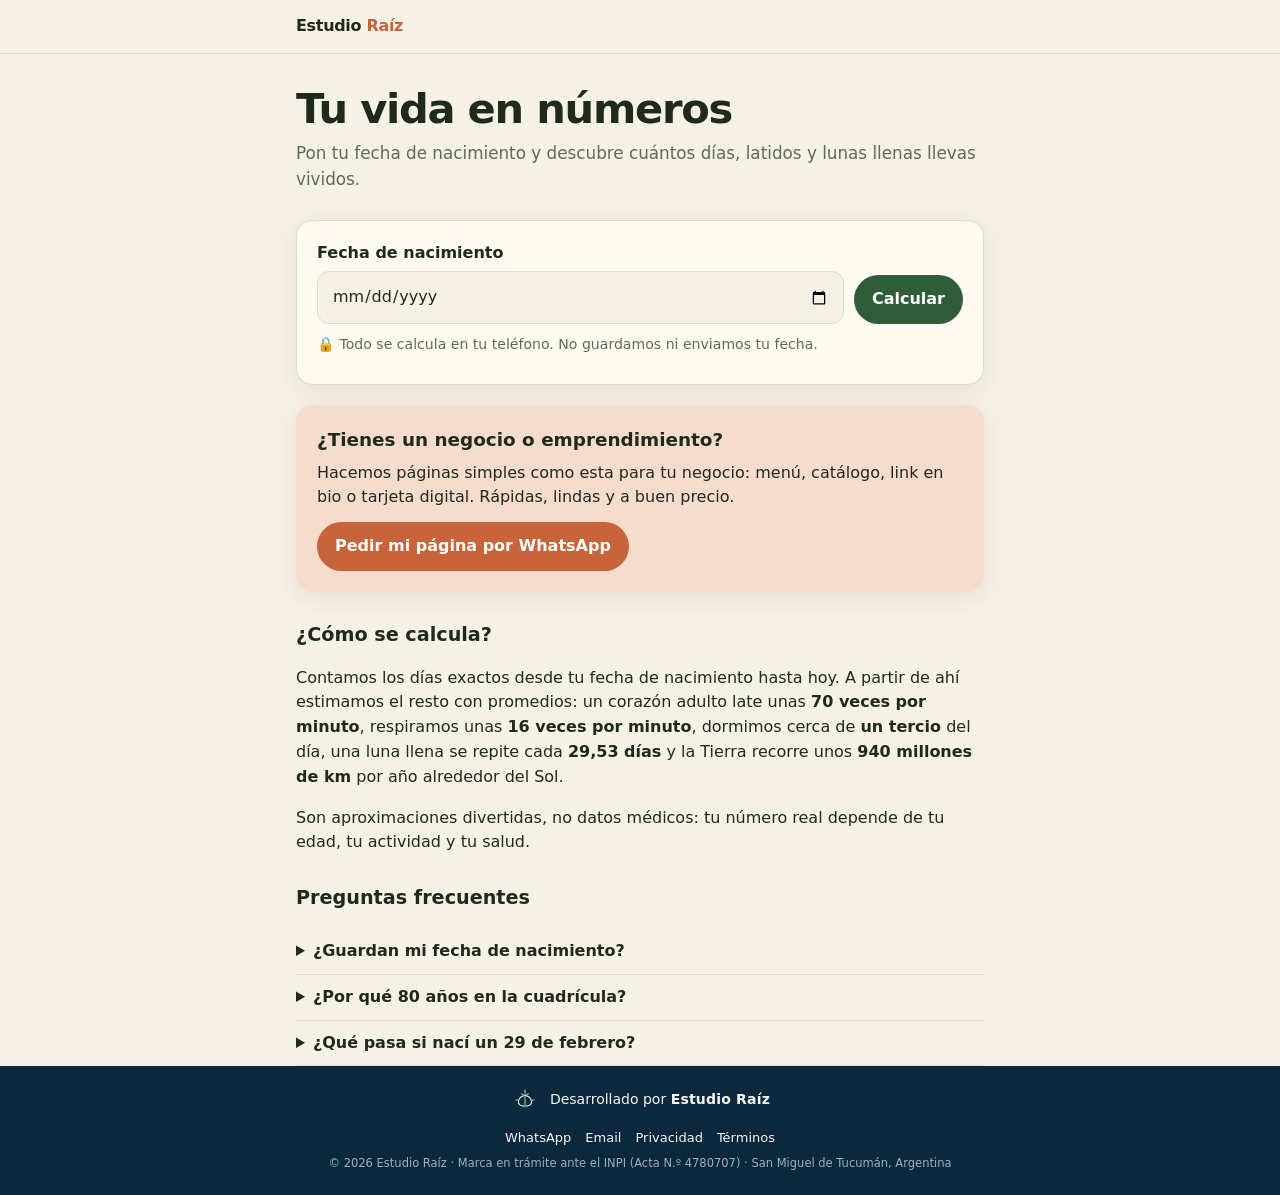
==== tu-vida-en-numeros/index.html @ cbc05a70 "Tu vida en números: herramienta y publicación en Vercel Co-Authored-By: Claude Opus 5.5 <noreply@ant" ====
<!doctype html>
<html lang="es">
<head>
  <meta charset="utf-8">
  <meta name="viewport" content="width=device-width, initial-scale=1">
  <title>Tu vida en números: ¿cuántos días has vivido? | Estudio Raíz</title>
  <meta name="description" content="Pon tu fecha de nacimiento y descubre cuántos días, horas y latidos llevas vividos, cuántas lunas llenas viste y cuántos km viajaste alrededor del Sol. Gratis.">
  <meta property="og:type" content="website">
  <meta property="og:title" content="Tu vida en números">
  <meta property="og:description" content="¿Cuántos días has vivido? ¿Cuántas veces latió tu corazón? Descúbrelo gratis en 5 segundos.">
  <meta name="twitter:card" content="summary_large_image">
  <meta name="theme-color" content="#2f5d3a">
  <meta name="author" content="Estudio Raíz">
  <link rel="canonical" href="https://tu-vida-en-numeros.vercel.app/tu-vida-en-numeros/">
  <link rel="icon" href="../assets/tu-vida-en-numeros.svg" type="image/svg+xml">
  <link rel="stylesheet" href="../assets/raiz.css">
  <style>
    .stats { display: grid; grid-template-columns: repeat(2, 1fr); gap: 10px; }
    @media (min-width: 560px) { .stats { grid-template-columns: repeat(3, 1fr); } }
    .stat { background: var(--bg); border: 1px solid var(--line); border-radius: 12px; padding: 12px; }
    .stat b { display: block; font-size: 1.35rem; letter-spacing: -.02em; font-variant-numeric: tabular-nums; }
    .stat span { color: var(--muted); font-size: .88rem; }
    .big { text-align: center; padding: 8px 0 16px; }
    .big .n { font-size: clamp(2.4rem, 11vw, 3.6rem); font-weight: 800; color: var(--accent); letter-spacing: -.04em; line-height: 1; font-variant-numeric: tabular-nums; }
    .big .l { color: var(--muted); }
    .age { text-align: center; font-size: 1.1rem; margin-bottom: 16px; }
    .ticker { text-align: center; margin: 16px 0 0; font-variant-numeric: tabular-nums; }
    .row { display: flex; gap: 10px; align-items: end; }
    .row > div { flex: 1; }
    #weeks { width: 100%; height: auto; display: block; margin-top: 8px; }
    .legend { display: flex; gap: 14px; flex-wrap: wrap; font-size: .85rem; color: var(--muted); margin-top: 8px; }
    .legend i { display: inline-block; width: 10px; height: 10px; border-radius: 2px; margin-right: 5px; vertical-align: -1px; }
    .content h2 { font-size: 1.2rem; margin-top: 28px; }
    .content details { border-bottom: 1px solid var(--line); padding: 10px 0; }
    .content summary { cursor: pointer; font-weight: 600; }
  </style>
</head>
<body>
  <header class="raiz-header">
    <div class="wrap">
      <a class="raiz-logo" href="https://estudio-raiz.vercel.app" target="_blank" rel="noopener">Estudio <span>Raíz</span></a>
    </div>
  </header>

  <main class="wrap">
    <section class="hero">
      <h1>Tu vida en números</h1>
      <p>Pon tu fecha de nacimiento y descubre cuántos días, latidos y lunas llenas llevas vividos.</p>
    </section>

    <form class="card" id="form" novalidate>
      <div class="row">
        <div>
          <label for="nac">Fecha de nacimiento</label>
          <input type="date" id="nac" required>
        </div>
        <button class="btn" type="submit">Calcular</button>
      </div>
      <p class="small muted" style="margin:10px 0 0">🔒 Todo se calcula en tu teléfono. No guardamos ni enviamos tu fecha.</p>
      <p class="small" id="err" role="alert" style="color:var(--accent);margin:8px 0 0"></p>
    </form>

    <section id="res" class="hidden" aria-live="polite">
      <div class="card">
        <div class="big">
          <div class="n" id="dias">0</div>
          <div class="l">días vividos</div>
        </div>
        <div class="age" id="edad"></div>
        <div class="stats" id="stats"></div>
        <p class="ticker muted">Y contando: <b id="segs">0</b> segundos ⏱️</p>
      </div>

      <div class="card">
        <h2 style="margin:0 0 4px;font-size:1.15rem">Tu vida en semanas</h2>
        <p class="small muted" style="margin:0">Cada cuadrito es una semana de una vida de 80 años. Cada fila, un año.</p>
        <canvas id="weeks" width="520" height="800" role="img" aria-label="Cuadrícula de semanas vividas"></canvas>
        <div class="legend">
          <span><i style="background:var(--accent)"></i>Vividas</span>
          <span><i style="background:var(--line)"></i>Por vivir</span>
        </div>
      </div>

      <div class="card">
        <h2 style="margin:0 0 6px;font-size:1.15rem">Compártelo</h2>
        <p class="small muted" style="margin:0 0 10px">Crea una imagen para tus historias de Instagram, Facebook, TikTok o WhatsApp.</p>
        <button class="btn alt block" id="story" type="button">📲 Crear imagen para historias</button>
        <div class="share" data-share data-manual="1" id="share"></div>
      </div>
    </section>

    <div id="raiz-sell"></div>

    <section class="content">
      <h2>¿Cómo se calcula?</h2>
      <p>Contamos los días exactos desde tu fecha de nacimiento hasta hoy. A partir de ahí estimamos el resto con promedios:
        un corazón adulto late unas <b>70 veces por minuto</b>, respiramos unas <b>16 veces por minuto</b>, dormimos cerca de
        <b>un tercio</b> del día, una luna llena se repite cada <b>29,53 días</b> y la Tierra recorre unos <b>940 millones de km</b>
        por año alrededor del Sol.</p>
      <p>Son aproximaciones divertidas, no datos médicos: tu número real depende de tu edad, tu actividad y tu salud.</p>

      <h2>Preguntas frecuentes</h2>
      <details><summary>¿Guardan mi fecha de nacimiento?</summary>
        <p>No. El cálculo ocurre en tu navegador y la fecha nunca sale de tu dispositivo.</p></details>
      <details><summary>¿Por qué 80 años en la cuadrícula?</summary>
        <p>Es una referencia redonda cercana a la esperanza de vida en Latinoamérica. Es solo una forma visual de ver el tiempo.</p></details>
      <details><summary>¿Qué pasa si nací un 29 de febrero?</summary>
        <p>En los años no bisiestos tomamos el 1 de marzo como tu próximo cumpleaños.</p></details>
    </section>
  </main>


  <script src="../assets/config.js"></script>
  <script src="../assets/raiz.js"></script>
  <script>
  (function () {
    const $ = (id) => document.getElementById(id);
    const fmt = (n) => Math.round(n).toLocaleString("es", { useGrouping: "always" });
    const DAY = 86400000;
    const DIAS_SEMANA = ["domingo", "lunes", "martes", "miércoles", "jueves", "viernes", "sábado"];
    let birth = null, data = null, timer = null;

    const input = $("nac");
    const today = new Date();
    input.max = today.toISOString().slice(0, 10);
    input.min = (today.getFullYear() - 120) + "-01-01";

    function utc(d) { return Date.UTC(d.getFullYear(), d.getMonth(), d.getDate()); }

    function calc(b) {
      const now = new Date();
      // Edad exacta en años, meses y días
      let y = now.getFullYear() - b.getFullYear();
      let m = now.getMonth() - b.getMonth();
      let d = now.getDate() - b.getDate();
      if (d < 0) { m--; d += new Date(now.getFullYear(), now.getMonth(), 0).getDate(); }
      if (m < 0) { y--; m += 12; }

      const dias = Math.round((utc(now) - utc(b)) / DAY);
      const minutos = (now - b) / 60000;
      const anios = dias / 365.25;

      let prox = new Date(now.getFullYear(), b.getMonth(), b.getDate());
      if (utc(prox) < utc(now)) prox = new Date(now.getFullYear() + 1, b.getMonth(), b.getDate());
      const faltan = Math.round((utc(prox) - utc(now)) / DAY);

      return {
        y, m, d, dias, anios, faltan,
        semanas: dias / 7,
        horas: dias * 24,
        latidos: minutos * 70,
        respiraciones: minutos * 16,
        dormido: anios / 3,
        lunas: dias / 29.53,
        km: anios * 940e6,
        cumples: y,
        diaSemana: DIAS_SEMANA[b.getDay()],
      };
    }

    function render() {
      data = calc(birth);
      $("dias").textContent = fmt(data.dias);
      const partes = [`<b>${data.y}</b> años`, `<b>${data.m}</b> ${data.m === 1 ? "mes" : "meses"}`, `<b>${data.d}</b> ${data.d === 1 ? "día" : "días"}`];
      $("edad").innerHTML = `Tienes ${partes.join(", ")}. Naciste un <b>${data.diaSemana}</b>.`;
      const stats = [
        [fmt(data.semanas), "semanas"],
        [fmt(data.horas), "horas"],
        ["~" + fmt(data.latidos / 1e6) + " M", "latidos del corazón"],
        ["~" + fmt(data.respiraciones / 1e6) + " M", "respiraciones"],
        ["~" + fmt(data.dormido), "años durmiendo"],
        [fmt(data.lunas), "lunas llenas"],
        ["~" + fmt(data.km / 1e9) + " mil M", "km viajados alrededor del Sol"],
        [fmt(data.cumples), "vueltas al Sol (cumpleaños)"],
        [data.faltan === 0 ? "¡HOY! 🎂" : fmt(data.faltan), data.faltan === 0 ? "es tu cumpleaños" : "días para tu cumpleaños"],
      ];
      $("stats").innerHTML = stats.map(([n, l]) => `<div class="stat"><b>${n}</b><span>${l}</span></div>`).join("");
      drawWeeks();
      $("res").classList.remove("hidden");
      clearInterval(timer);
      const tick = () => { $("segs").textContent = fmt((Date.now() - birth) / 1000); };
      tick();
      timer = setInterval(tick, 1000);
    }

    function cssVar(name) { return getComputedStyle(document.documentElement).getPropertyValue(name).trim(); }

    function drawWeeks() {
      const cv = $("weeks"), ctx = cv.getContext("2d");
      const cols = 52, rows = 80, gap = 2;
      const cell = Math.floor((cv.width - gap * (cols - 1)) / cols);
      cv.height = rows * (cell + gap);
      ctx.clearRect(0, 0, cv.width, cv.height);
      const vividas = Math.floor(data.semanas);
      const on = cssVar("--accent"), off = cssVar("--line");
      for (let i = 0; i < cols * rows; i++) {
        ctx.fillStyle = i < vividas ? on : off;
        ctx.fillRect((i % cols) * (cell + gap), Math.floor(i / cols) * (cell + gap), cell, cell);
      }
    }

    function shareText() {
      return data
        ? `Llevo ${fmt(data.dias)} días vividos y mi corazón latió unas ${fmt(data.latidos / 1e6)} millones de veces 🫀 ¿Y tú?`
        : "¿Cuántos días has vivido? Descúbrelo gratis 👇";
    }

    // Imagen vertical 1080x1920 para historias
    function storyImage() {
      const W = 1080, H = 1920;
      const cv = document.createElement("canvas");
      cv.width = W; cv.height = H;
      const c = cv.getContext("2d");
      const F = "system-ui, -apple-system, 'Segoe UI', Roboto, Arial, sans-serif";
      c.fillStyle = "#2f5d3a"; c.fillRect(0, 0, W, H);
      c.fillStyle = "#c8643b"; c.fillRect(0, H - 360, W, 360);
      c.textAlign = "center"; c.fillStyle = "#f6f1e7";

      c.font = `600 54px ${F}`; c.fillText("MI VIDA EN NÚMEROS", W / 2, 230);
      c.font = `800 200px ${F}`; c.fillText(fmt(data.dias), W / 2, 500);
      c.font = `500 60px ${F}`; c.fillText("días vividos", W / 2, 590);

      const lines = [
        ["🫀", `${fmt(data.latidos / 1e6)} millones de latidos`],
        ["🌬️", `${fmt(data.respiraciones / 1e6)} millones de respiraciones`],
        ["🌕", `${fmt(data.lunas)} lunas llenas`],
        ["😴", `${fmt(data.dormido)} años durmiendo`],
        ["🌍", `${fmt(data.km / 1e9)} mil millones de km`],
      ];
      c.font = `500 52px ${F}`;
      lines.forEach(([e, t], i) => c.fillText(`${e}  ${t}`, W / 2, 790 + i * 120));

      c.fillStyle = "#ffffff";
      c.font = `700 58px ${F}`; c.fillText("¿Y tú? Calcúlalo gratis 👇", W / 2, H - 240);
      const C = window.Raiz.config;
      c.font = `500 46px ${F}`;
      c.fillText((C.dominio || location.host).replace(/^https?:\/\//, ""), W / 2, H - 150);
      if (C.usuario) c.fillText(C.usuario, W / 2, H - 80);
      return new Promise((r) => cv.toBlob(r, "image/png"));
    }

    $("form").addEventListener("submit", (e) => {
      e.preventDefault();
      $("err").textContent = "";
      const v = input.value;
      if (!v) { $("err").textContent = "Elige tu fecha de nacimiento."; return; }
      const [yy, mm, dd] = v.split("-").map(Number);
      const b = new Date(yy, mm - 1, dd);
      const now = new Date();
      if (b > now) { $("err").textContent = "Esa fecha todavía no llegó 😉"; return; }
      if (now.getFullYear() - yy > 120) { $("err").textContent = "Revisa el año: parece demasiado antiguo."; return; }
      birth = b;
      render();
      $("res").scrollIntoView({ behavior: "smooth", block: "start" });
    });

    $("story").addEventListener("click", async () => {
      if (!data) return;
      const blob = await storyImage();
      window.Raiz.shareFile(blob, "mi-vida-en-numeros.png", shareText());
    });

    window.Raiz.renderShare($("share"), shareText);
  })();
  </script>

<!-- ER-CREDIT:START · Pie de Estudio Raíz (no editar a mano: se regenera igual en todos los proyectos) -->
<style>
.er-credit{all:initial;display:block;box-sizing:border-box;width:100%;margin:0;padding:18px 16px 22px;background:#0B283D;color:#DCE3E8;font:400 13px/1.5 Inter,system-ui,-apple-system,"Segoe UI",Roboto,sans-serif;text-align:center;position:relative;z-index:1}
.er-credit *{box-sizing:border-box}
.er-credit a{color:#F9F6F1;text-decoration:none}
.er-credit a:hover,.er-credit a:focus-visible{text-decoration:underline;text-underline-offset:2px}
.er-credit__brand{display:inline-flex;align-items:center;gap:10px;font-size:14px}
.er-credit__brand img{width:30px;height:30px;border-radius:7px;display:block}
.er-credit__brand strong{font-weight:600;letter-spacing:.2px}
.er-credit__links{margin:8px 0 0;display:flex;flex-wrap:wrap;justify-content:center;gap:4px 14px}
.er-credit__legal{margin:8px 0 0;font-size:11.5px;color:#9FB0BC}
</style>
<footer class="er-credit" aria-label="Créditos">
  <a class="er-credit__brand" href="https://estudio-raiz.vercel.app" target="_blank" rel="noopener">
    <img src="../assets/estudio-raiz.svg" alt="" width="30" height="30">
    <span>Desarrollado por <strong>Estudio Raíz</strong></span>
  </a>
  <p class="er-credit__links">
    <a href="https://wa.me/5492216823580" target="_blank" rel="noopener">WhatsApp</a>
    <a href="mailto:daniel.franco.dib@gmail.com">Email</a>
    <a href="https://estudio-raiz.vercel.app/privacidad" target="_blank" rel="noopener">Privacidad</a>
    <a href="https://estudio-raiz.vercel.app/terminos" target="_blank" rel="noopener">Términos</a>
  </p>
  <p class="er-credit__legal">© 2026 Estudio Raíz · Marca en trámite ante el INPI (Acta N.º 4780707) · San Miguel de Tucumán, Argentina</p>
</footer>
<!-- ER-CREDIT:END -->
</body>
</html>
---- assets/raiz.css ----
/* ============================================================
   Estudio Raíz — estilos base compartidos por TODAS las páginas
   No modificar por página: los estilos propios van en un <style>
   dentro de la página.
   ============================================================ */
:root {
  --bg: #f6f1e7;
  --surface: #fffaf1;
  --ink: #1f2a1f;
  --muted: #5d6b5a;
  --line: #e2d9c6;
  --brand: #2f5d3a;        /* verde raíz */
  --brand-ink: #ffffff;
  --accent: #c8643b;       /* terracota */
  --accent-soft: #f6dccd;
  --radius: 16px;
  --shadow: 0 6px 24px rgba(31, 42, 31, .08);
  --font: system-ui, -apple-system, "Segoe UI", Roboto, "Helvetica Neue", Arial, sans-serif;
}
@media (prefers-color-scheme: dark) {
  :root {
    --bg: #141a14;
    --surface: #1c241c;
    --ink: #eef2e8;
    --muted: #a7b3a2;
    --line: #2d3a2d;
    --brand: #7fbf8c;
    --brand-ink: #10180f;
    --accent: #ec8a5e;
    --accent-soft: #3a261d;
    --shadow: 0 6px 24px rgba(0, 0, 0, .35);
  }
}

* { box-sizing: border-box; }
html { -webkit-text-size-adjust: 100%; }
body {
  margin: 0;
  background: var(--bg);
  color: var(--ink);
  font-family: var(--font);
  line-height: 1.55;
}
img, canvas { max-width: 100%; }
a { color: var(--brand); }

.wrap { max-width: 720px; margin: 0 auto; padding: 0 16px; }

/* Cabecera */
.raiz-header { padding: 14px 0; border-bottom: 1px solid var(--line); }
.raiz-header .wrap { display: flex; align-items: center; justify-content: space-between; gap: 12px; }
.raiz-logo { font-weight: 800; text-decoration: none; color: var(--ink); letter-spacing: -.02em; }
.raiz-logo span { color: var(--accent); }
.raiz-header nav a { color: var(--muted); text-decoration: none; font-size: .95rem; }

/* Títulos */
.hero { padding: 32px 0 8px; }
.hero h1 { font-size: clamp(1.8rem, 6vw, 2.6rem); line-height: 1.1; margin: 0 0 8px; letter-spacing: -.03em; }
.hero p { color: var(--muted); margin: 0; font-size: 1.05rem; }

/* Tarjetas y formularios */
.card {
  background: var(--surface);
  border: 1px solid var(--line);
  border-radius: var(--radius);
  padding: 20px;
  margin: 20px 0;
  box-shadow: var(--shadow);
}
label { display: block; font-weight: 600; margin-bottom: 6px; }
input, select, textarea {
  width: 100%;
  font: inherit;
  padding: 12px 14px;
  border-radius: 12px;
  border: 1px solid var(--line);
  background: var(--bg);
  color: var(--ink);
}
input:focus, select:focus, textarea:focus, button:focus-visible, a:focus-visible {
  outline: 3px solid var(--accent);
  outline-offset: 2px;
}
.btn {
  display: inline-flex; align-items: center; justify-content: center; gap: 8px;
  font: inherit; font-weight: 700;
  padding: 12px 18px;
  border-radius: 999px;
  border: 0;
  cursor: pointer;
  background: var(--brand);
  color: var(--brand-ink);
  text-decoration: none;
}
.btn:hover { filter: brightness(1.08); }
.btn.alt { background: var(--accent); color: #fff; }
.btn.ghost { background: transparent; color: var(--ink); border: 1px solid var(--line); }
.btn.block { width: 100%; }

/* Barra de compartir */
.share { display: flex; flex-wrap: wrap; gap: 8px; margin-top: 12px; }
.share .btn { padding: 10px 14px; font-size: .92rem; }

/* Bloque "síguenos" */
.follow { text-align: center; }
.follow h2 { margin: 0 0 4px; font-size: 1.2rem; }
.follow p { margin: 0 0 12px; color: var(--muted); }
.social { display: flex; flex-wrap: wrap; justify-content: center; gap: 8px; }
.social a {
  display: inline-flex; align-items: center; gap: 6px;
  padding: 9px 14px; border-radius: 999px;
  border: 1px solid var(--line); background: var(--bg);
  text-decoration: none; color: var(--ink); font-weight: 600; font-size: .92rem;
}
.social a:hover { border-color: var(--accent); }
.social svg { width: 18px; height: 18px; fill: currentColor; }

/* Bloque de venta a negocios */
.sell { background: var(--accent-soft); border-color: transparent; }
.sell h2 { margin: 0 0 6px; font-size: 1.15rem; }
.sell p { margin: 0 0 12px; }

/* Espacio publicitario (solo visible si hay AdSense configurado) */
.ad-slot { display: none; margin: 20px 0; min-height: 100px; }
.ads-on .ad-slot { display: block; }

/* Pie */
.raiz-footer { border-top: 1px solid var(--line); margin-top: 40px; padding: 24px 0 40px; color: var(--muted); font-size: .9rem; text-align: center; }
.raiz-footer a { color: var(--muted); }

/* Aviso flotante */
.toast {
  position: fixed; left: 50%; bottom: 20px; transform: translateX(-50%) translateY(120%);
  background: var(--ink); color: var(--bg); padding: 10px 16px; border-radius: 999px;
  font-weight: 600; transition: transform .25s ease; z-index: 50; max-width: calc(100% - 32px);
}
.toast.show { transform: translateX(-50%) translateY(0); }

.hidden { display: none !important; }
.muted { color: var(--muted); }
.small { font-size: .88rem; }

@media (prefers-reduced-motion: reduce) {
  * { transition: none !important; animation: none !important; }
}
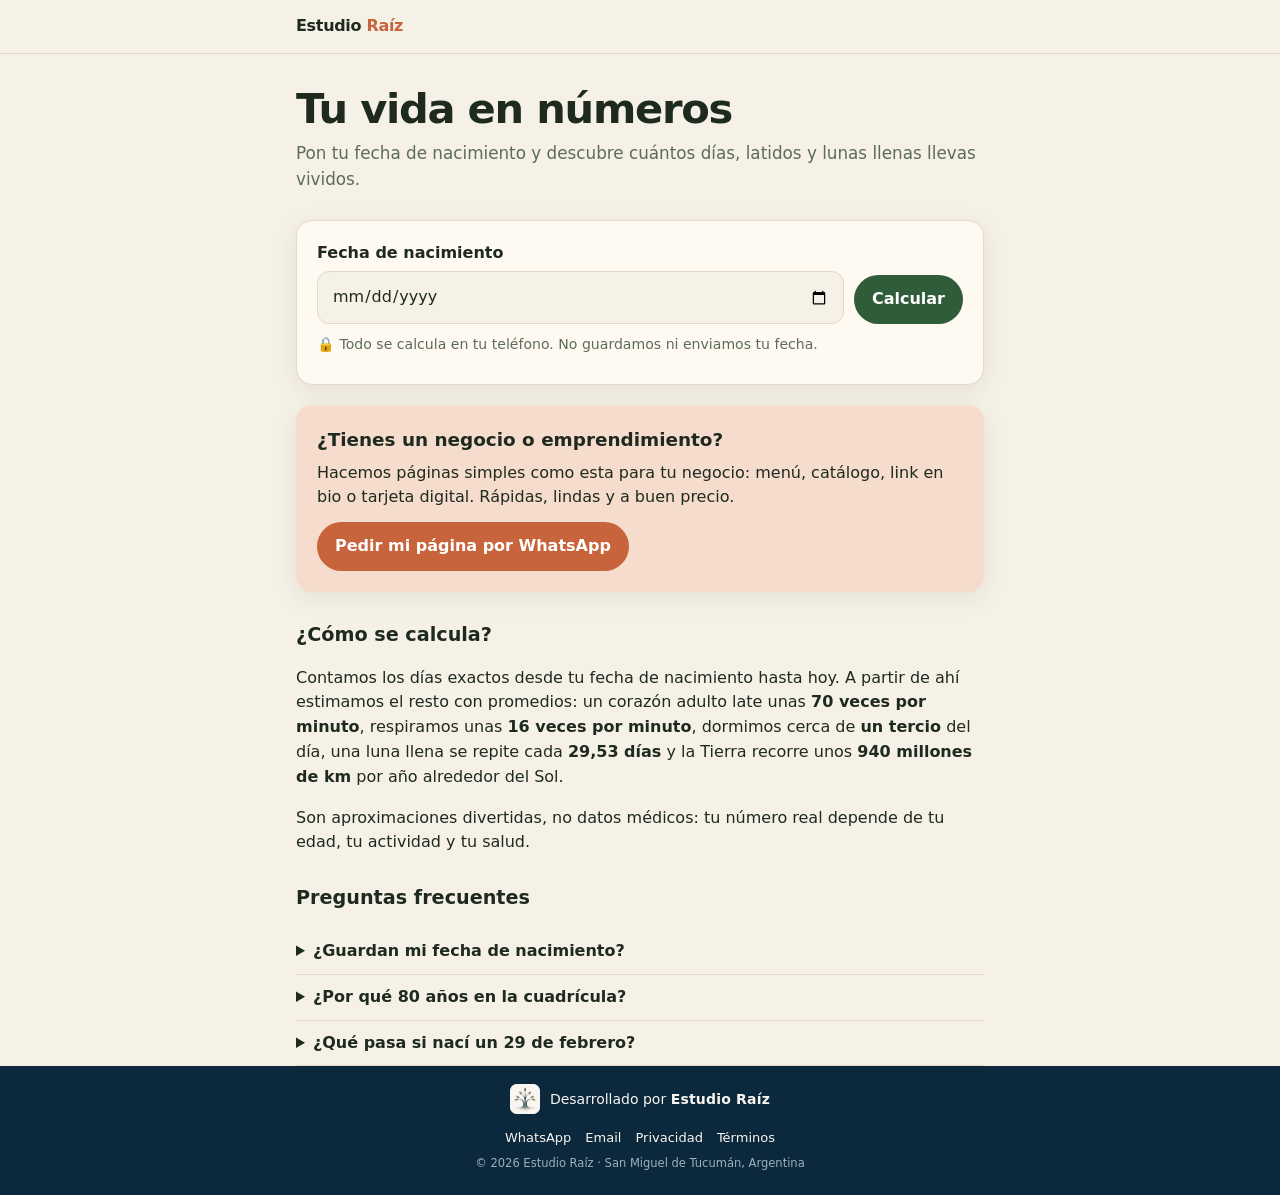
==== commit ac9ee2cf: "Logo real de Estudio Raíz en el pie y datos legales más sobrios Co-Authored-By: Claude Opus 5.5 <nor" ====
--- a/tu-vida-en-numeros/index.html
+++ b/tu-vida-en-numeros/index.html
@@ -11,7 +11,7 @@
   <meta name="twitter:card" content="summary_large_image">
   <meta name="theme-color" content="#2f5d3a">
   <meta name="author" content="Estudio Raíz">
-  <link rel="canonical" href="https://tu-vida-en-numeros.vercel.app/tu-vida-en-numeros/">
+  <link rel="canonical" href="https://mi-vida-en-numeros.vercel.app/tu-vida-en-numeros/">
   <link rel="icon" href="../assets/tu-vida-en-numeros.svg" type="image/svg+xml">
   <link rel="stylesheet" href="../assets/raiz.css">
   <style>
@@ -271,14 +271,14 @@
 .er-credit a{color:#F9F6F1;text-decoration:none}
 .er-credit a:hover,.er-credit a:focus-visible{text-decoration:underline;text-underline-offset:2px}
 .er-credit__brand{display:inline-flex;align-items:center;gap:10px;font-size:14px}
-.er-credit__brand img{width:30px;height:30px;border-radius:7px;display:block}
+.er-credit__brand img{width:30px;height:30px;border-radius:7px;display:block;background:#F9F6F1}
 .er-credit__brand strong{font-weight:600;letter-spacing:.2px}
 .er-credit__links{margin:8px 0 0;display:flex;flex-wrap:wrap;justify-content:center;gap:4px 14px}
 .er-credit__legal{margin:8px 0 0;font-size:11.5px;color:#9FB0BC}
 </style>
 <footer class="er-credit" aria-label="Créditos">
   <a class="er-credit__brand" href="https://estudio-raiz.vercel.app" target="_blank" rel="noopener">
-    <img src="../assets/estudio-raiz.svg" alt="" width="30" height="30">
+    <img src="../assets/estudio-raiz.png" alt="" width="30" height="30">
     <span>Desarrollado por <strong>Estudio Raíz</strong></span>
   </a>
   <p class="er-credit__links">
@@ -287,7 +287,7 @@
     <a href="https://estudio-raiz.vercel.app/privacidad" target="_blank" rel="noopener">Privacidad</a>
     <a href="https://estudio-raiz.vercel.app/terminos" target="_blank" rel="noopener">Términos</a>
   </p>
-  <p class="er-credit__legal">© 2026 Estudio Raíz · Marca en trámite ante el INPI (Acta N.º 4780707) · San Miguel de Tucumán, Argentina</p>
+  <p class="er-credit__legal">© 2026 Estudio Raíz · San Miguel de Tucumán, Argentina</p>
 </footer>
 <!-- ER-CREDIT:END -->
 </body>
